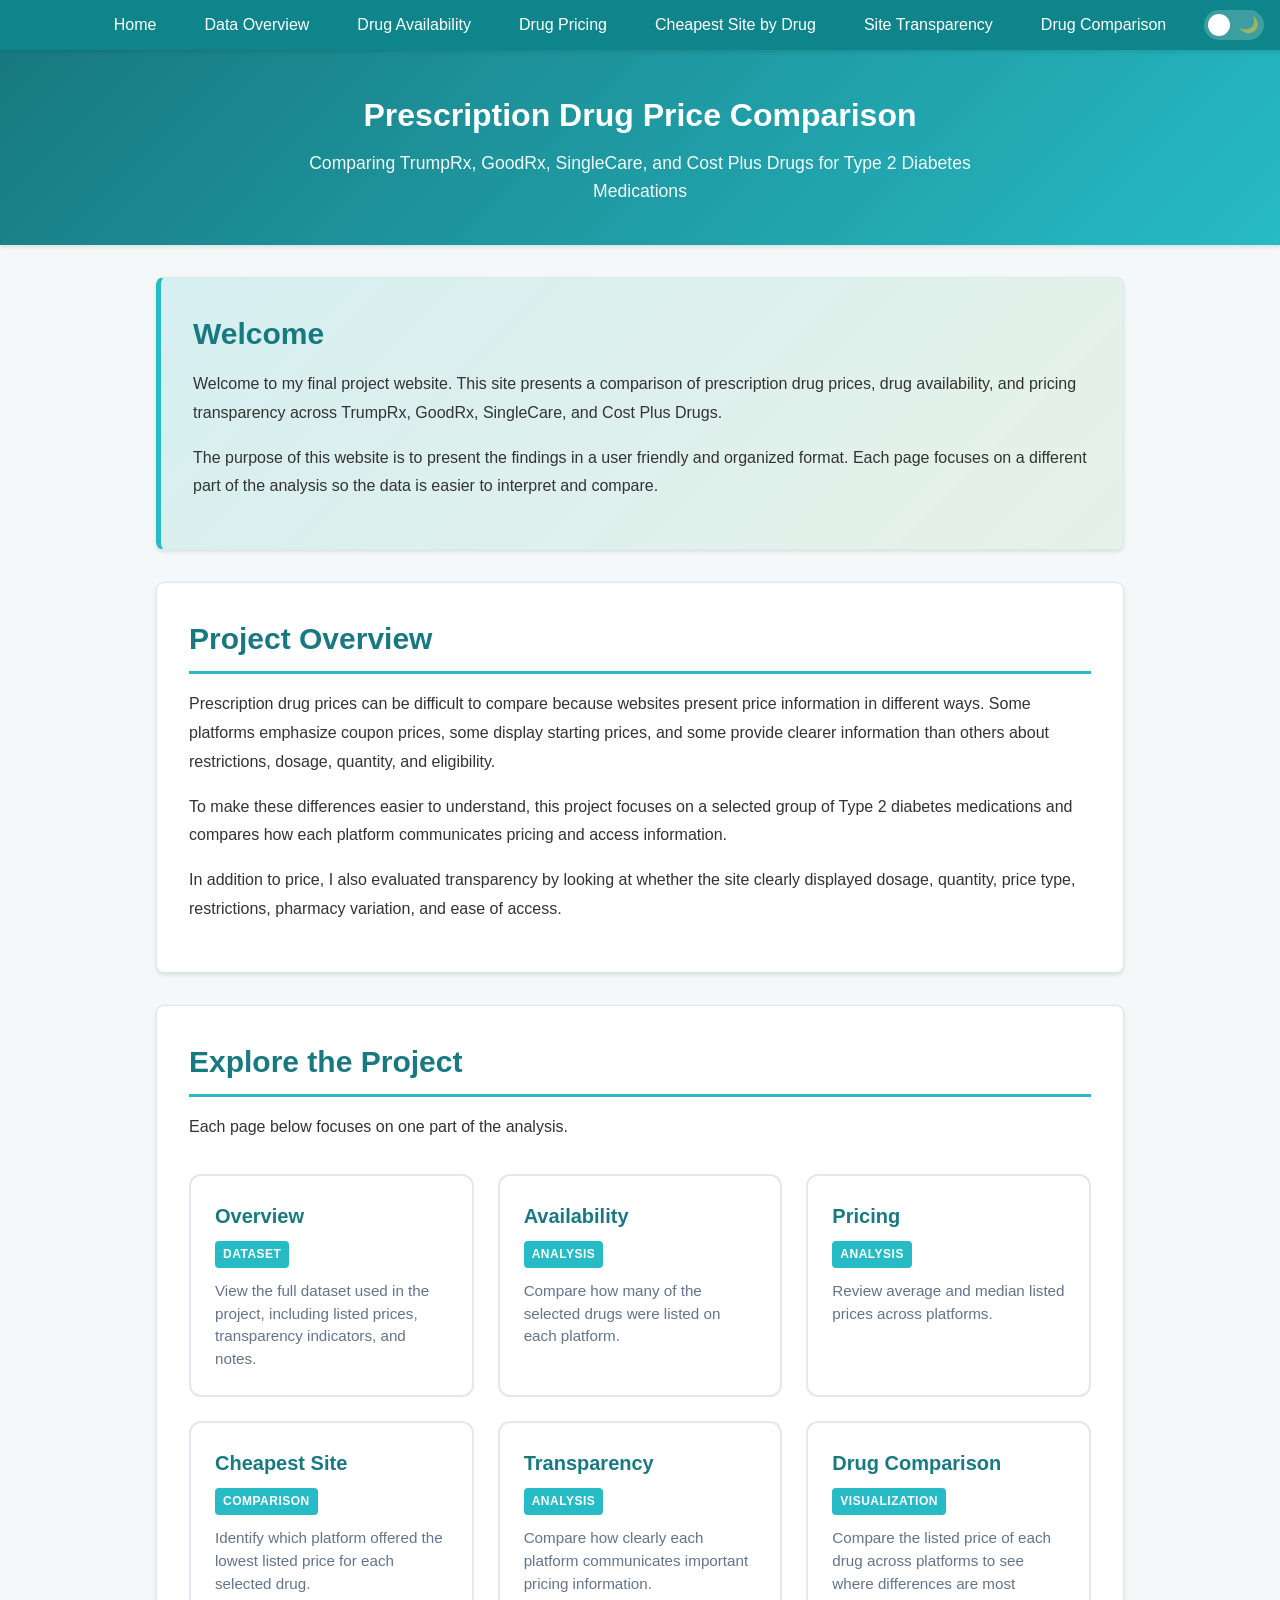
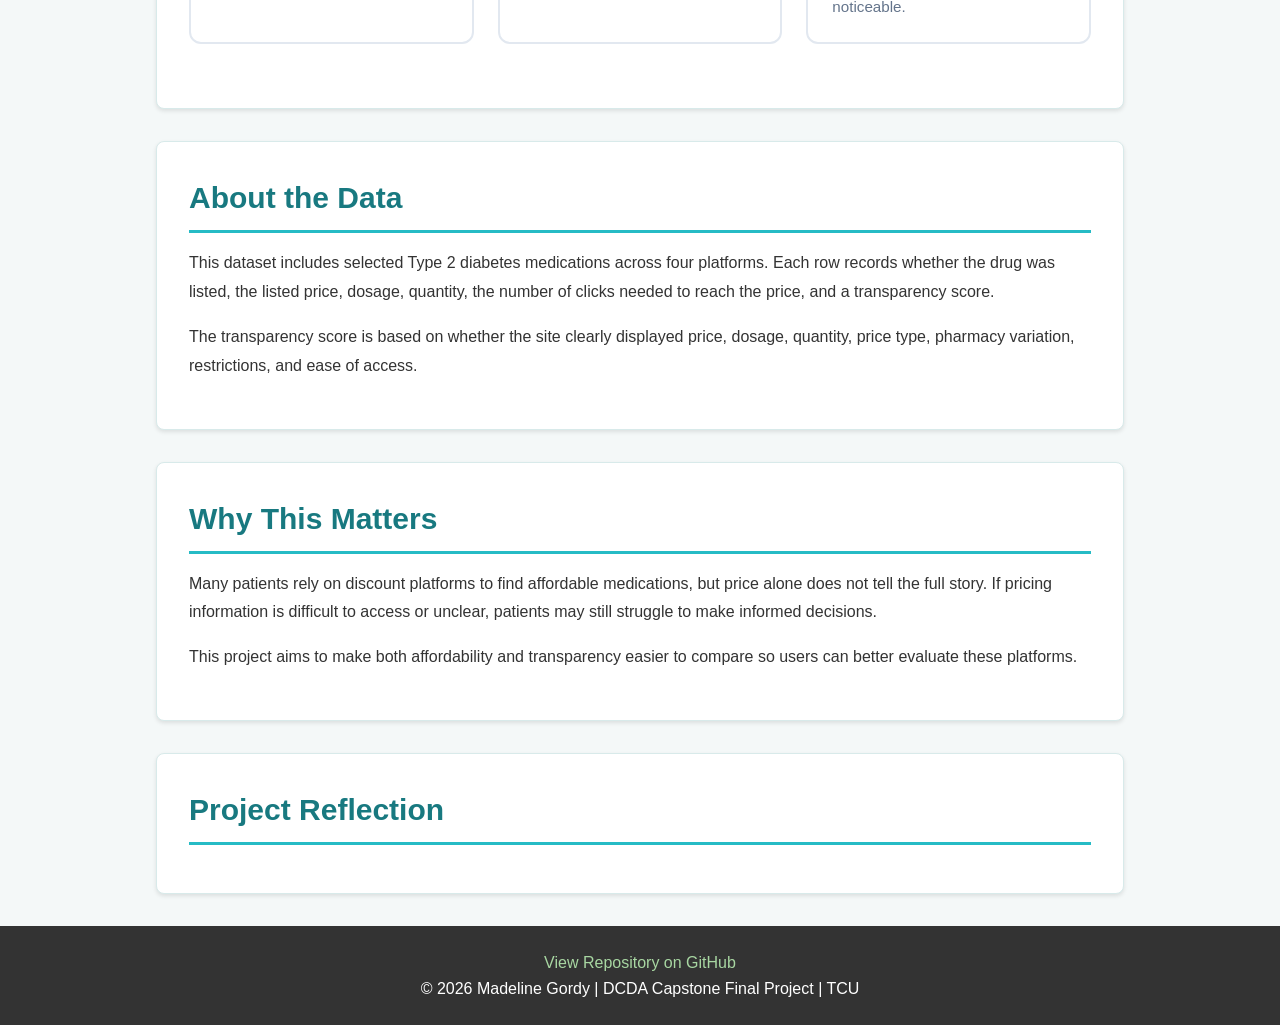
==== index.html @ 5473437f "Updated small errors in the data, built home page, and built overview page with data tables split up" ====
<!DOCTYPE html>
<html lang="en">
<head>
    <!-- Basic page setup -->
    <meta charset="UTF-8">
    <meta name="viewport" content="width=device-width, initial-scale=1.0">
    <meta name="description" content="Comparison of prescription drug prices, availability, and transparency across multiple platforms">
    <meta name="author" content="Madeline Gordy">
    <title>Madeline Gordy | Drug Price Comparison Project</title>
    <link rel="stylesheet" href="css/style.css">
</head>
<body>

    <!-- Navigation: Links to all pages in the project -->
    <!-- I kept the navigation structure similar to my portfolio because it is clean, familiar, and easy to use -->
    <nav>
        <button class="hamburger" id="hamburger" aria-label="Toggle menu" aria-expanded="false">
            <span class="hamburger-line"></span>
            <span class="hamburger-line"></span>
            <span class="hamburger-line"></span>
        </button>

        <ul id="nav-menu">
            <li><a href="index.html">Home</a></li>
            <li><a href="pages/overview.html">Data Overview</a></li>
            <li><a href="pages/availability.html">Drug Availability</a></li>
            <li><a href="pages/pricing.html">Drug Pricing</a></li>
            <li><a href="pages/cheapest.html">Cheapest Site by Drug</a></li>
            <li><a href="pages/transparency.html">Site Transparency</a></li>
            <li><a href="pages/comparison.html">Drug Comparison</a></li>

            <!-- Dark Mode Toggle -->
            <!-- I reused the same toggle structure from my portfolio so the website stays visually consistent -->
            <li class="theme-toggle-wrapper">
                <label class="theme-toggle" for="theme-switch" aria-label="Toggle dark mode">
                    <input type="checkbox" id="theme-switch" />
                    <span class="slider">
                        <span class="icon sun">☀️</span>
                        <span class="icon moon">🌙</span>
                    </span>
                </label>
            </li>
        </ul>
    </nav>

    <!-- Header: Project title and summary -->
    <!-- I wanted the header to clearly explain the focus of the project right away -->
    <header>
        <h1>Prescription Drug Price Comparison</h1>
        <p>Comparing TrumpRx, GoodRx, SingleCare, and Cost Plus Drugs for Type 2 Diabetes Medications</p>
    </header>

    <main>

        <!-- Welcome Section -->
        <!-- I kept this section similar to the welcome section in my portfolio because it introduces the site in a simple and direct way -->
        <section id="welcome" class="hero-card">
            <h2>Welcome</h2>
            <p>
                Welcome to my final project website. This site presents a comparison of prescription drug prices,
                drug availability, and pricing transparency across TrumpRx, GoodRx, SingleCare, and Cost Plus Drugs.
            </p>
            <p>
                The purpose of this website is to present the findings in a user friendly and organized format.
                Each page focuses on a different part of the analysis so the data is easier to interpret and compare.
            </p>
        </section>

        <!-- Project Overview Section -->
        <!-- I wanted this section to explain the purpose of the project before users start exploring the pages -->
        <section id="project-overview">
            <h2>Project Overview</h2>
            <p>
                Prescription drug prices can be difficult to compare because websites present price information in different ways.
                Some platforms emphasize coupon prices, some display starting prices, and some provide clearer information than others
                about restrictions, dosage, quantity, and eligibility.
            </p>
            <p>
                To make these differences easier to understand, this project focuses on a selected group of Type 2 diabetes medications
                and compares how each platform communicates pricing and access information.
            </p>
            <p>
                In addition to price, I also evaluated transparency by looking at whether the site clearly displayed dosage, quantity,
                price type, restrictions, pharmacy variation, and ease of access.
            </p>
        </section>

        <!-- Explore the Project Section -->
        <!-- I kept the card layout from my portfolio because it worked well visually and makes each section feel organized -->
        <section id="explore">
            <h2>Explore the Project</h2>
            <p>
                Each page below focuses on one part of the analysis.
            </p>

            <div class="portfolio-grid">

                <a href="pages/overview.html" class="portfolio-card">
                    <h3>Overview</h3>
                    <span class="lab-tag">Dataset</span>
                    <p>
                        View the full dataset used in the project, including listed prices, transparency indicators, and notes.
                    </p>
                </a>

                <a href="pages/availability.html" class="portfolio-card">
                    <h3>Availability</h3>
                    <span class="lab-tag">Analysis</span>
                    <p>
                        Compare how many of the selected drugs were listed on each platform.
                    </p>
                </a>

                <a href="pages/pricing.html" class="portfolio-card">
                    <h3>Pricing</h3>
                    <span class="lab-tag">Analysis</span>
                    <p>
                        Review average and median listed prices across platforms.
                    </p>
                </a>

                <a href="pages/cheapest.html" class="portfolio-card">
                    <h3>Cheapest Site</h3>
                    <span class="lab-tag">Comparison</span>
                    <p>
                        Identify which platform offered the lowest listed price for each selected drug.
                    </p>
                </a>

                <a href="pages/transparency.html" class="portfolio-card">
                    <h3>Transparency</h3>
                    <span class="lab-tag">Analysis</span>
                    <p>
                        Compare how clearly each platform communicates important pricing information.
                    </p>
                </a>

                <a href="pages/comparison.html" class="portfolio-card">
                    <h3>Drug Comparison</h3>
                    <span class="lab-tag">Visualization</span>
                    <p>
                        Compare the listed price of each drug across platforms to see where differences are most noticeable.
                    </p>
                </a>

            </div>
        </section>

        <!-- About the Data Section -->
        <!-- I wanted this section to explain what is included in the dataset in a straightforward way -->
        <section id="about-data">
            <h2>About the Data</h2>
            <p>
                This dataset includes selected Type 2 diabetes medications across four platforms.
                Each row records whether the drug was listed, the listed price, dosage, quantity,
                the number of clicks needed to reach the price, and a transparency score.
            </p>
            <p>
                The transparency score is based on whether the site clearly displayed price, dosage,
                quantity, price type, pharmacy variation, restrictions, and ease of access.
            </p>
        </section>

        <!-- Why This Matters Section -->
        <!-- I wanted to connect the project back to the real world and explain why affordability and transparency both matter -->
        <section id="why-it-matters">
            <h2>Why This Matters</h2>
            <p>
                Many patients rely on discount platforms to find affordable medications, but price alone does not tell the full story.
                If pricing information is difficult to access or unclear, patients may still struggle to make informed decisions.
            </p>
            <p>
                This project aims to make both affordability and transparency easier to compare so users can better evaluate these platforms.
            </p>
        </section>

        <!-- Reflection Section -->
        <!-- I kept a reflection section because it fits the style of my portfolio and shows what I learned through the project -->
        <section id="reflection">
            <h2>Project Reflection</h2>
            
        </section>

    </main>

    <!-- Footer -->
    <footer>
        <p><a href="https://github.com/mads7984/DCDA40833-final-project">View Repository on GitHub</a></p>
        <p>&copy; 2026 Madeline Gordy | DCDA Capstone Final Project | TCU</p>
    </footer>

    <!-- JavaScript -->
    <script src="js/navigation.js"></script>
    <script src="js/homepage.js"></script>

</body>
</html>
---- css/style.css ----
/* =========================
   Drug Price Comparison Project
   CSS Stylesheet
   Adapted from my DCDA 40833 portfolio stylesheet
   ========================= */

/* =========================
   CSS Variables (Color Scheme)
   ========================= */
/* I wanted to keep the same overall structure from my portfolio stylesheet, but update the palette to match the image I selected for this project. */
/* The teal and aqua colors feel clean, data-focused, and appropriate for a healthcare-related project. */

/* Light Mode (Default) */
:root {
    --primary-color: #187980;      /* Deep teal */
    --secondary-color: #26bbc5;    /* Bright aqua */
    --accent-color: #a8d7a2;       /* Soft green accent */
    --text-color: #333;            /* Dark gray for text */
    --text-secondary: #64748b;     /* Lighter gray for captions */
    --bg-color: #f4f8f8;           /* Light background */
    --white: #ffffff;
    --nav-bg: #0d858b;             /* Navigation background */
    --card-bg: #ffffff;            /* Card/section background */
    --shadow: rgba(0, 0, 0, 0.1);  /* Box shadows */
    --border-color: #d8eaea;       /* Soft border */
}

/* Dark Mode */
body.dark-mode {
    --primary-color: #7ad5db;      /* Lighter aqua for dark mode */
    --secondary-color: #26bbc5;    /* Bright teal */
    --accent-color: #a8d7a2;       /* Soft green accent */
    --text-color: #e4e4e7;         /* Light gray text */
    --text-secondary: #a1a1aa;     /* Secondary text */
    --bg-color: #102326;           /* Dark teal/navy background */
    --white: #102326;              /* Dark replacement for white areas */
    --nav-bg: #163136;             /* Dark nav background */
    --card-bg: #1a2d31;            /* Dark card background */
    --shadow: rgba(0, 0, 0, 0.3);  /* Stronger shadows for depth */
    --border-color: rgba(255, 255, 255, 0.08);
}

/* Dark mode specific adjustments for images and links */
body.dark-mode img {
    opacity: 0.9;
    transition: opacity 0.3s ease;
}

body.dark-mode img:hover {
    opacity: 1;
}

body.dark-mode .viz-container img {
    border: 1px solid rgba(255, 255, 255, 0.1);
}

body.dark-mode a {
    color: var(--accent-color);
}

body.dark-mode main section a {
    color: var(--accent-color);
}

body.dark-mode main section a:hover {
    color: var(--primary-color);
}

/* =========================
   Basic Reset & Typography
   ========================= */
* {
    margin: 0;
    padding: 0;
    box-sizing: border-box;
}

html {
    scroll-behavior: smooth;       /* Smooth scrolling for anchor links */
}

body {
    font-family: -apple-system, BlinkMacSystemFont, 'Segoe UI', 'Roboto', 'Helvetica Neue', Arial, sans-serif;
    line-height: 1.6;
    color: var(--text-color);
    background-color: var(--bg-color);
    transition: background-color 0.3s ease, color 0.3s ease;
}

/* Added a fade in effect whenever pages are loaded/switched */
body {
    animation: fadeIn 0.8s ease-in;
}

@keyframes fadeIn {
    from {
        opacity: 0;
        transform: translateY(10px);
    }
    to {
        opacity: 1;
        transform: translateY(0);
    }
}

/* Added a subtle shadow to images for a polished look */
img {
    border-radius: 10px;
    box-shadow: 0 10px 25px rgba(0,0,0,0.15);
}

/* =========================
   Header & Navigation
   ========================= */
header {
    background: linear-gradient(135deg, var(--primary-color), var(--secondary-color));
    color: white;
    padding: 2.5rem 0;
    text-align: center;
    box-shadow: 0 2px 4px rgba(0, 0, 0, 0.1);
}

header h1 {
    color: white;
    margin: 0 0 0.5rem 0;
    font-size: 2rem;
}

header p {
    margin: 0 auto;
    opacity: 0.95;
    font-size: 1.1rem;
    max-width: 750px;
    padding: 0 1rem;
}

nav {
    background-color: var(--nav-bg);
    padding: 0.75rem;
    display: flex;
    justify-content: center;
    align-items: center;
    position: sticky;
    top: 0;
    z-index: 100;
    box-shadow: 0 2px 4px var(--shadow);
    transition: background-color 0.3s ease;
    font-size: 1rem;
    width: 100%;
}

/* Hamburger Menu Button */
.hamburger {
    display: none;
    background: none;
    border: none;
    cursor: pointer;
    padding: 0.5rem;
    z-index: 101;
    position: absolute;
    right: 1rem;
    font-size: inherit;
}

.hamburger-line {
    display: block;
    width: 25px;
    height: 3px;
    background-color: white;
    margin: 5px 0;
    transition: all 0.3s ease;
    border-radius: 2px;
}

/* Hamburger animation when active */
.hamburger.active .hamburger-line:nth-child(1) {
    transform: rotate(45deg) translate(7px, 7px);
}

.hamburger.active .hamburger-line:nth-child(2) {
    opacity: 0;
}

.hamburger.active .hamburger-line:nth-child(3) {
    transform: rotate(-45deg) translate(7px, -7px);
}

/* Style the navigation list */
nav ul {
    list-style: none;
    padding: 0;
    margin: 0;
    display: flex;
    flex-direction: row;
    justify-content: center;
    gap: 1rem;
    flex-wrap: wrap;
    font-size: 1rem;
}

nav li {
    list-style: none;
    font-size: inherit;
}

nav a {
    color: white;
    text-decoration: none;
    padding: 0.5rem 1rem;
    transition: background-color 0.3s ease;
    border-radius: 4px;
    font-size: inherit;
    font-family: inherit;
}

nav a:hover {
    background-color: var(--primary-color);
}

/* Active page indicator */
nav a.active {
    background-color: var(--primary-color);
    font-weight: bold;
}

/* =========================
   Dark Mode Toggle Switch
   ========================= */
.theme-toggle-wrapper {
    position: absolute;
    right: 1rem;
    top: 50%;
    transform: translateY(-50%);
    display: flex;
    align-items: center;
    list-style: none;
}

.theme-toggle {
    position: relative;
    display: inline-block;
    width: 60px;
    height: 30px;
    cursor: pointer;
}

.theme-toggle input {
    opacity: 0;
    width: 0;
    height: 0;
}

.slider {
    position: absolute;
    top: 0;
    left: 0;
    right: 0;
    bottom: 0;
    background-color: rgba(255, 255, 255, 0.2);
    border-radius: 30px;
    transition: background-color 0.3s ease;
    display: flex;
    align-items: center;
    justify-content: space-between;
    padding: 0 5px;
}

.slider::before {
    content: "";
    position: absolute;
    height: 22px;
    width: 22px;
    left: 4px;
    bottom: 4px;
    background-color: white;
    border-radius: 50%;
    transition: transform 0.3s ease;
    z-index: 2;
}

.theme-toggle input:checked + .slider::before {
    transform: translateX(30px);
}

.theme-toggle input:checked + .slider {
    background-color: rgba(0, 0, 0, 0.3);
}

.slider .icon {
    font-size: 16px;
    z-index: 1;
    transition: opacity 0.3s ease;
}

.slider .sun {
    opacity: 1;
}

.slider .moon {
    opacity: 0.5;
}

.theme-toggle input:checked + .slider .sun {
    opacity: 0.5;
}

.theme-toggle input:checked + .slider .moon {
    opacity: 1;
}

/* =========================
   Main Content
   ========================= */
main {
    max-width: 1000px;
    margin: 2rem auto;
    padding: 0 1rem;
}

main section {
    background-color: var(--card-bg);
    padding: 2rem;
    margin-bottom: 2rem;
    border-radius: 8px;
    box-shadow: 0 2px 4px var(--shadow);
    border: 1px solid var(--border-color);
    transition: background-color 0.3s ease, box-shadow 0.3s ease;
}

main section h2 {
    color: var(--primary-color);
    border-bottom: 3px solid var(--secondary-color);
    padding-bottom: 0.5rem;
    margin-bottom: 1rem;
    font-size: 1.875rem;
}

main section h3 {
    color: var(--text-color);
    margin-top: 1.5rem;
    margin-bottom: 0.75rem;
    font-size: 1.5rem;
}

main section h4 {
    color: var(--primary-color);
    margin-bottom: 0.75rem;
    font-size: 1.05rem;
}

main section p {
    margin-bottom: 1rem;
    line-height: 1.8;
}

main section ul,
main section ol {
    margin: 1rem 0 1rem 2rem;
    line-height: 1.8;
}

main section li {
    margin-bottom: 0.5rem;
}

/* =========================
   Hero / Intro Styling
   ========================= */
/* I added a class for the project intro area, but kept the same overall section styling system from the portfolio. */
.hero-card {
    background: linear-gradient(135deg, rgba(38, 187, 197, 0.15), rgba(168, 215, 162, 0.18));
    border-left: 5px solid var(--secondary-color);
}

.hero-card h2 {
    border-bottom: none;
    margin-bottom: 0.75rem;
    padding-bottom: 0;
}

/* =========================
   Selector / Dropdown
   ========================= */
/* This is one of the new pieces for this project because the homepage uses a dropdown menu to direct users to different sections/pages. */
.selector-box {
    background: rgba(38, 187, 197, 0.08);
    border: 1px solid var(--border-color);
    border-radius: 8px;
    padding: 1rem;
    margin-top: 1rem;
}

.selector-box label {
    display: block;
    margin-bottom: 0.75rem;
    font-weight: 600;
    color: var(--primary-color);
}

.selector-box select {
    width: 100%;
    padding: 0.85rem 1rem;
    border-radius: 8px;
    border: 1px solid var(--secondary-color);
    background-color: var(--white);
    color: var(--text-color);
    font-size: 1rem;
    font-family: inherit;
}

body.dark-mode .selector-box select {
    background-color: var(--card-bg);
    color: var(--text-color);
}

/* =========================
   Summary Cards
   ========================= */
/* I wanted to keep the card system from my portfolio since it worked well visually, but adapt it for findings and numeric summaries. */
.summary-grid {
    display: grid;
    grid-template-columns: repeat(auto-fit, minmax(220px, 1fr));
    gap: 1rem;
    margin: 1.5rem 0;
}

.summary-card {
    background: white;
    border: 2px solid #e2e8f0;
    border-radius: 12px;
    padding: 1.25rem;
    transition: all 0.3s ease;
}

body.dark-mode .summary-card {
    background: var(--card-bg);
    border-color: var(--border-color);
}

.summary-card:hover {
    border-color: var(--primary-color);
    box-shadow: 0 8px 16px rgba(24, 121, 128, 0.15);
    transform: translateY(-3px);
}

.summary-card h3,
.summary-card h4 {
    color: var(--primary-color);
    margin-top: 0;
}

.placeholder-card {
    background: rgba(38, 187, 197, 0.08);
    border: 2px dashed var(--secondary-color);
    border-radius: 12px;
    padding: 1.5rem;
}

/* =========================
   Data Visualizations
   ========================= */
.viz-container {
    margin: 2rem 0;
    text-align: center;
}

.viz-container img {
    max-width: 100%;
    height: auto;
    border-radius: 8px;
    box-shadow: 0 4px 6px rgba(0, 0, 0, 0.1);
    margin-bottom: 0.5rem;
    border: 1px solid var(--border-color);
    background-color: var(--white);
    padding: 0.25rem;
}

.viz-container figcaption {
    font-style: italic;
    color: var(--text-secondary);
    font-size: 0.9rem;
    margin-top: 0.5rem;
}

.viz-grid {
    display: grid;
    grid-template-columns: repeat(auto-fit, minmax(300px, 1fr));
    gap: 1.5rem;
    margin: 2rem 0;
}

/* =========================
   Code Blocks
   ========================= */
pre {
    background: #2d2d2d;
    color: #f8f8f2;
    border: none;
    border-radius: 8px;
    padding: 1.5rem;
    overflow-x: auto;
    margin: 1.5rem 0;
    font-size: 0.9rem;
    line-height: 1.5;
}

code {
    font-family: 'SF Mono', Monaco, 'Cascadia Code', 'Roboto Mono', Consolas, 'Courier New', monospace;
}

p code, li code {
    background: #f4f4f4;
    color: #c7254e;
    padding: 0.2rem 0.4rem;
    border-radius: 3px;
    font-size: 0.9em;
}

.code-title {
    background: #1e1e1e;
    color: #9cdcfe;
    padding: 0.5rem 1rem;
    border-radius: 8px 8px 0 0;
    font-family: monospace;
    font-size: 0.85rem;
    margin-bottom: -0.5rem;
}

.code-title + pre {
    border-radius: 0 0 8px 8px;
    margin-top: 0;
}

/* =========================
   Data Tables
   ========================= */
/* Tables are especially important for this project, so I kept the same table styling concept from the portfolio and made it slightly cleaner for data display. */
.table-wrapper {
    overflow-x: auto;
    margin: 1.5rem 0;
}

table {
    width: 100%;
    border-collapse: collapse;
    margin: 1.5rem 0;
    background: white;
}

th, td {
    padding: 0.75rem 1rem;
    text-align: left;
    border: 1px solid #e2e8f0;
}

th {
    background: var(--primary-color);
    color: white;
    font-weight: 600;
}

tr:nth-child(even) {
    background: #f8f9fa;
}

body.dark-mode table {
    background: var(--card-bg);
}

body.dark-mode tr:nth-child(even) {
    background: rgba(255, 255, 255, 0.03);
}

.results-table {
    font-size: 0.95rem;
    margin: 1.5rem auto;
    max-width: 700px;
}

.results-table td {
    text-align: center;
}

.results-table td:first-child {
    text-align: left;
    font-weight: 500;
}

.results-table tr.highlight {
    background: #e8f7f4;
    font-weight: bold;
}

body.dark-mode .results-table tr.highlight {
    background: rgba(168, 215, 162, 0.15);
}

/* =========================
   Framework / Callout Boxes
   ========================= */
.framework-callout {
    background: linear-gradient(135deg, #eefbfb, #eef8ec);
    border-left: 5px solid var(--secondary-color);
    border-radius: 8px;
    padding: 1.5rem;
    margin: 2rem 0;
}

body.dark-mode .framework-callout {
    background: linear-gradient(135deg, rgba(38, 187, 197, 0.08), rgba(168, 215, 162, 0.08));
}

.framework-callout h3 {
    color: var(--primary-color);
    margin-top: 0;
}

.framework-callout strong {
    color: var(--secondary-color);
}

/* =========================
   Portfolio / Navigation Cards
   ========================= */
/* I am keeping this card layout because it will work well if I want the homepage or other pages to link to analysis sections. */
.portfolio-grid {
    display: grid;
    grid-template-columns: repeat(auto-fit, minmax(280px, 1fr));
    gap: 1.5rem;
    margin: 2rem 0;
}

.portfolio-card {
    display: block;
    background: white;
    border: 2px solid #e2e8f0;
    border-radius: 12px;
    padding: 1.5rem;
    text-decoration: none;
    color: var(--text-color);
    transition: all 0.3s ease;
    position: relative;
}

body.dark-mode .portfolio-card {
    background: var(--card-bg);
    border-color: var(--border-color);
}

.portfolio-card:hover {
    border-color: var(--primary-color);
    box-shadow: 0 8px 16px rgba(24, 121, 128, 0.15);
    transform: translateY(-4px);
}

.portfolio-card h3 {
    color: var(--primary-color);
    margin: 0 0 0.5rem 0;
    font-size: 1.25rem;
}

.portfolio-card p {
    color: var(--text-secondary);
    font-size: 0.95rem;
    margin: 0.75rem 0 0 0;
    line-height: 1.5;
}

.lab-tag {
    display: inline-block;
    background: var(--secondary-color);
    color: white;
    font-size: 0.75rem;
    font-weight: 600;
    padding: 0.25rem 0.5rem;
    border-radius: 4px;
    text-transform: uppercase;
    letter-spacing: 0.5px;
}

/* =========================
   Footer
   ========================= */
footer {
    background-color: #333;
    color: white;
    text-align: center;
    padding: 1.5rem;
    margin-top: 2rem;
    transition: background-color 0.3s ease;
}

body.dark-mode footer {
    background-color: #102326;
    border-top: 1px solid rgba(255, 255, 255, 0.1);
}

footer a {
    color: var(--accent-color);
    text-decoration: none;
    transition: color 0.3s ease;
}

footer a:hover {
    text-decoration: underline;
}

/* =========================
   Embedded Containers / Images
   ========================= */
.embed-container,
.map-container {
    width: 100%;
    height: auto;
    min-height: 400px;
    margin: 2rem 0;
    border: 2px solid var(--secondary-color);
    border-radius: 8px;
    overflow: hidden;
    box-shadow: 0 4px 6px var(--shadow);
    position: relative;
    z-index: 1;
}

body.dark-mode .embed-container,
body.dark-mode .map-container {
    border-color: var(--accent-color);
}

/* =========================
   Responsive Design (Mobile)
   ========================= */
@media (max-width: 768px) {
    header h1 {
        font-size: 1.5rem;
    }

    .hamburger {
        display: block;
    }

    nav {
        font-size: 0.9rem;
        justify-content: flex-start;
        padding: 0.75rem 1rem;
        width: 100%;
    }

    nav ul {
        display: none;
        flex-direction: column;
        align-items: center;
        position: absolute;
        top: 100%;
        left: 0;
        right: 0;
        background-color: var(--nav-bg);
        box-shadow: 0 4px 6px var(--shadow);
        padding: 1rem 0;
        gap: 0.5rem;
        z-index: 102;
        font-size: inherit;
    }

    nav ul.active {
        display: flex;
    }

    nav li {
        width: 100%;
        text-align: center;
        font-size: inherit;
    }

    nav a {
        display: block;
        width: 100%;
        text-align: center;
        padding: 0.75rem 1rem;
        font-size: inherit;
    }

    .theme-toggle-wrapper {
        position: relative;
        right: auto;
        top: auto;
        transform: none;
        width: 100%;
        display: flex;
        justify-content: center;
        padding: 0.75rem 0;
        border-top: 1px solid rgba(255, 255, 255, 0.2);
        margin-top: 0.5rem;
    }

    .theme-toggle {
        width: 50px;
        height: 26px;
    }

    .slider::before {
        height: 18px;
        width: 18px;
    }

    .theme-toggle input:checked + .slider::before {
        transform: translateX(24px);
    }

    .slider .icon {
        font-size: 14px;
    }

    main section {
        padding: 1rem;
    }

    .viz-grid,
    .summary-grid,
    .portfolio-grid {
        grid-template-columns: 1fr;
    }

    .map-container,
    .embed-container {
        min-height: 320px;
        margin: 1rem 0;
    }
}

/* =========================
   Print Styles
   ========================= */
@media print {
    nav {
        display: none;
    }

    main section {
        box-shadow: none;
        page-break-inside: avoid;
    }
}
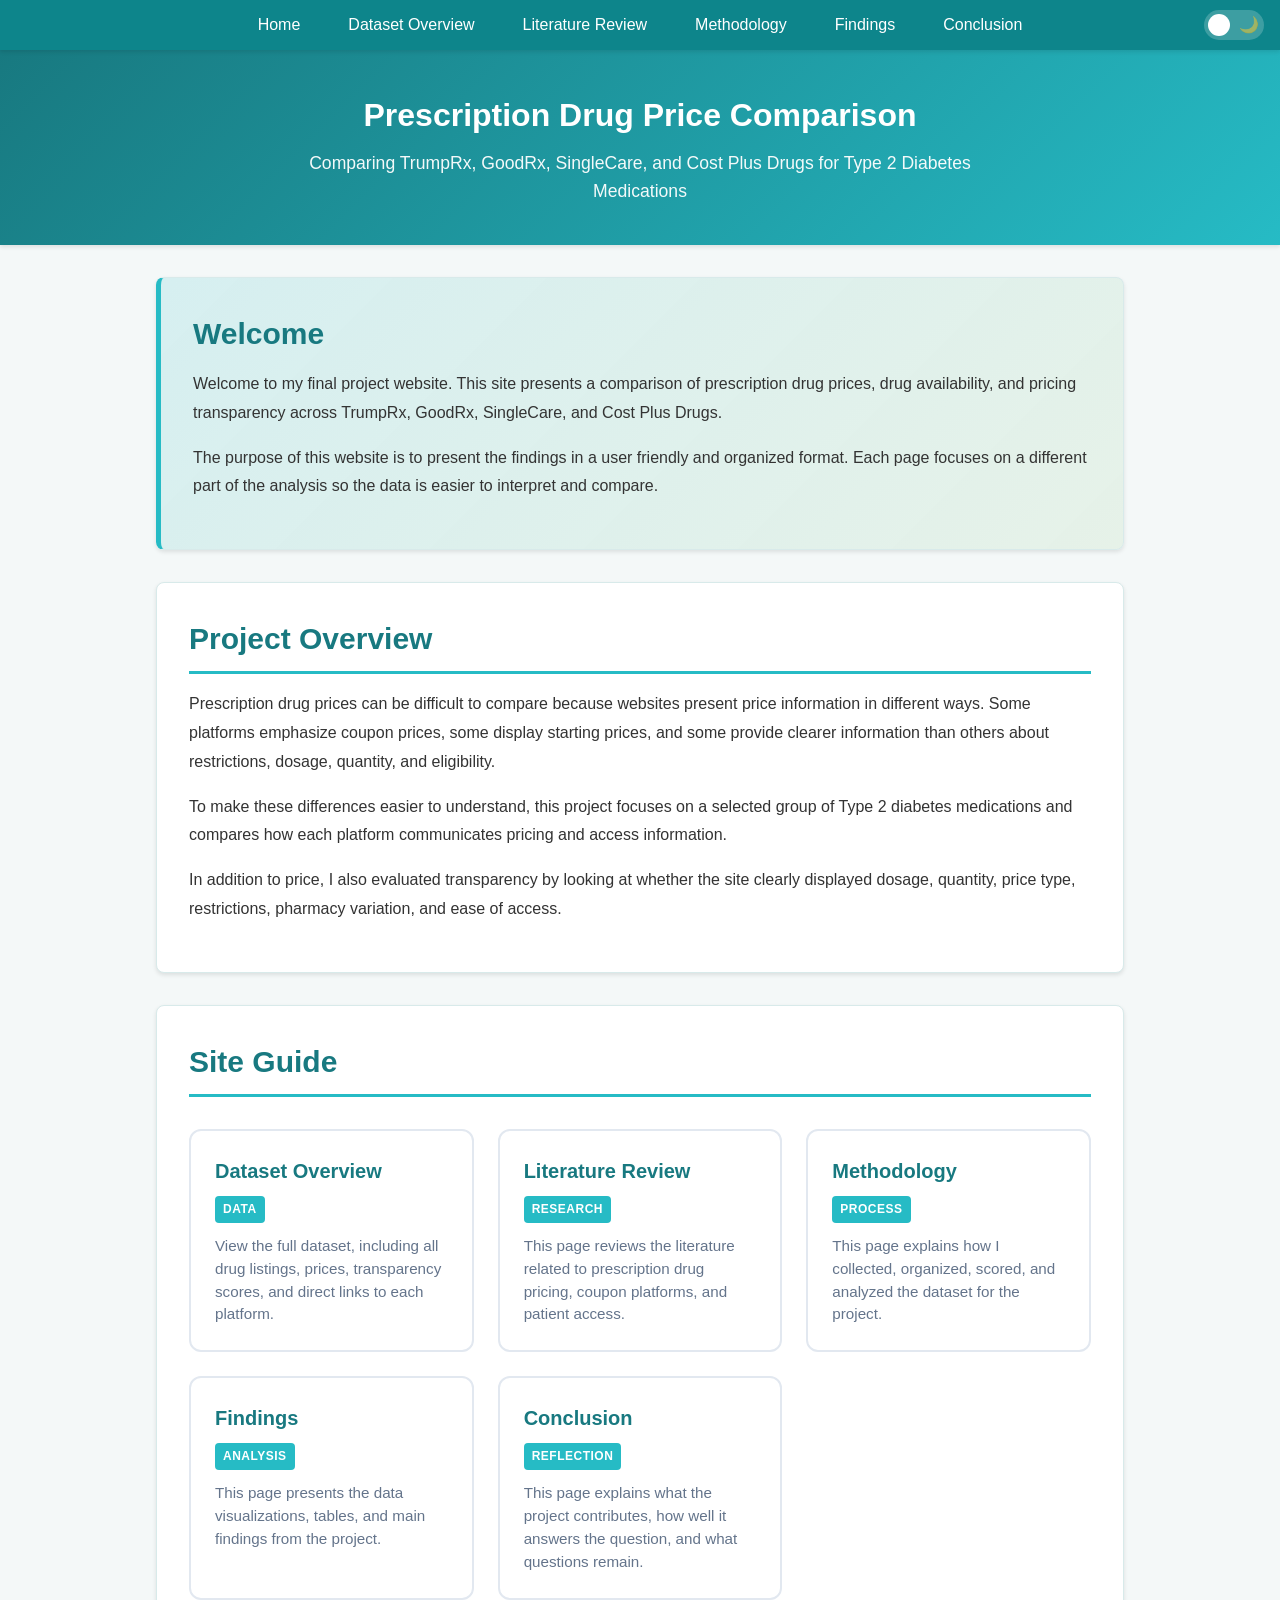
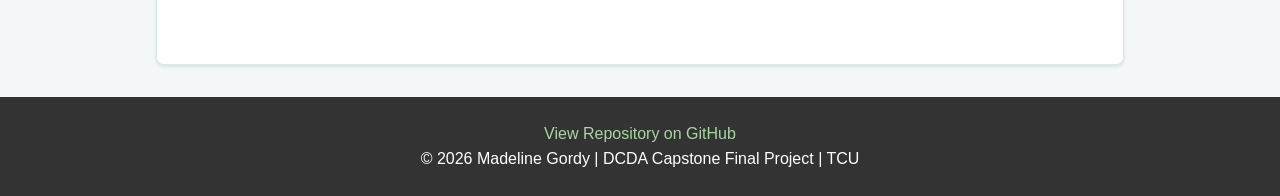
==== commit 82f66059: "Condensed analysis files into one findings.html page and updated all links" ====
--- a/index.html
+++ b/index.html
@@ -22,12 +22,11 @@
 
         <ul id="nav-menu">
             <li><a href="index.html">Home</a></li>
-            <li><a href="pages/overview.html">Data Overview</a></li>
-            <li><a href="pages/availability.html">Drug Availability</a></li>
-            <li><a href="pages/pricing.html">Drug Pricing</a></li>
-            <li><a href="pages/cheapest.html">Cheapest Site by Drug</a></li>
-            <li><a href="pages/transparency.html">Site Transparency</a></li>
-            <li><a href="pages/comparison.html">Drug Comparison</a></li>
+            <li><a href="pages/overview.html">Dataset Overview</a></li>
+            <li><a href="pages/literature.html">Literature Review</a></li>
+            <li><a href="pages/method.html">Methodology</a></li>
+            <li><a href="pages/findings.html">Findings</a></li>
+            <li><a href="pages/conclusion.html">Conclusion</a></li>
 
             <!-- Dark Mode Toggle -->
             <!-- I reused the same toggle structure from my portfolio so the website stays visually consistent -->
@@ -85,100 +84,41 @@
             </p>
         </section>
 
-        <!-- Explore the Project Section -->
-        <!-- I kept the card layout from my portfolio because it worked well visually and makes each section feel organized -->
-        <section id="explore">
-            <h2>Explore the Project</h2>
-            <p>
-                Each page below focuses on one part of the analysis.
-            </p>
-
+        <!-- I wanted the homepage to briefly explain what each page does so the reader knows where to go next -->
+        <section>
+            <h2>Site Guide</h2>
             <div class="portfolio-grid">
 
                 <a href="pages/overview.html" class="portfolio-card">
-                    <h3>Overview</h3>
-                    <span class="lab-tag">Dataset</span>
-                    <p>
-                        View the full dataset used in the project, including listed prices, transparency indicators, and notes.
-                    </p>
+                    <h3>Dataset Overview</h3>
+                    <span class="lab-tag">Data</span>
+                    <p> View the full dataset, including all drug listings, prices, transparency scores, and direct links to each platform.</p>
                 </a>
 
-                <a href="pages/availability.html" class="portfolio-card">
-                    <h3>Availability</h3>
-                    <span class="lab-tag">Analysis</span>
-                    <p>
-                        Compare how many of the selected drugs were listed on each platform.
-                    </p>
+                <a href="pages/literature.html" class="portfolio-card">
+                    <h3>Literature Review</h3>
+                    <span class="lab-tag">Research</span>
+                    <p>This page reviews the literature related to prescription drug pricing, coupon platforms, and patient access.</p>
                 </a>
 
-                <a href="pages/pricing.html" class="portfolio-card">
-                    <h3>Pricing</h3>
-                    <span class="lab-tag">Analysis</span>
-                    <p>
-                        Review average and median listed prices across platforms.
-                    </p>
+                <a href="pages/method.html" class="portfolio-card">
+                    <h3>Methodology</h3>
+                    <span class="lab-tag">Process</span>
+                    <p>This page explains how I collected, organized, scored, and analyzed the dataset for the project.</p>
                 </a>
 
-                <a href="pages/cheapest.html" class="portfolio-card">
-                    <h3>Cheapest Site</h3>
-                    <span class="lab-tag">Comparison</span>
-                    <p>
-                        Identify which platform offered the lowest listed price for each selected drug.
-                    </p>
+                <a href="pages/findings.html" class="portfolio-card">
+                    <h3>Findings</h3>
+                    <span class="lab-tag">Analysis</span>
+                    <p>This page presents the data visualizations, tables, and main findings from the project.</p>
                 </a>
 
-                <a href="pages/transparency.html" class="portfolio-card">
-                    <h3>Transparency</h3>
-                    <span class="lab-tag">Analysis</span>
-                    <p>
-                        Compare how clearly each platform communicates important pricing information.
-                    </p>
+                <a href="pages/conclusion.html" class="portfolio-card">
+                    <h3>Conclusion</h3>
+                    <span class="lab-tag">Reflection</span>
+                    <p>This page explains what the project contributes, how well it answers the question, and what questions remain.</p>
                 </a>
-
-                <a href="pages/comparison.html" class="portfolio-card">
-                    <h3>Drug Comparison</h3>
-                    <span class="lab-tag">Visualization</span>
-                    <p>
-                        Compare the listed price of each drug across platforms to see where differences are most noticeable.
-                    </p>
-                </a>
-
             </div>
-        </section>
-
-        <!-- About the Data Section -->
-        <!-- I wanted this section to explain what is included in the dataset in a straightforward way -->
-        <section id="about-data">
-            <h2>About the Data</h2>
-            <p>
-                This dataset includes selected Type 2 diabetes medications across four platforms.
-                Each row records whether the drug was listed, the listed price, dosage, quantity,
-                the number of clicks needed to reach the price, and a transparency score.
-            </p>
-            <p>
-                The transparency score is based on whether the site clearly displayed price, dosage,
-                quantity, price type, pharmacy variation, restrictions, and ease of access.
-            </p>
-        </section>
-
-        <!-- Why This Matters Section -->
-        <!-- I wanted to connect the project back to the real world and explain why affordability and transparency both matter -->
-        <section id="why-it-matters">
-            <h2>Why This Matters</h2>
-            <p>
-                Many patients rely on discount platforms to find affordable medications, but price alone does not tell the full story.
-                If pricing information is difficult to access or unclear, patients may still struggle to make informed decisions.
-            </p>
-            <p>
-                This project aims to make both affordability and transparency easier to compare so users can better evaluate these platforms.
-            </p>
-        </section>
-
-        <!-- Reflection Section -->
-        <!-- I kept a reflection section because it fits the style of my portfolio and shows what I learned through the project -->
-        <section id="reflection">
-            <h2>Project Reflection</h2>
-            
         </section>
 
     </main>
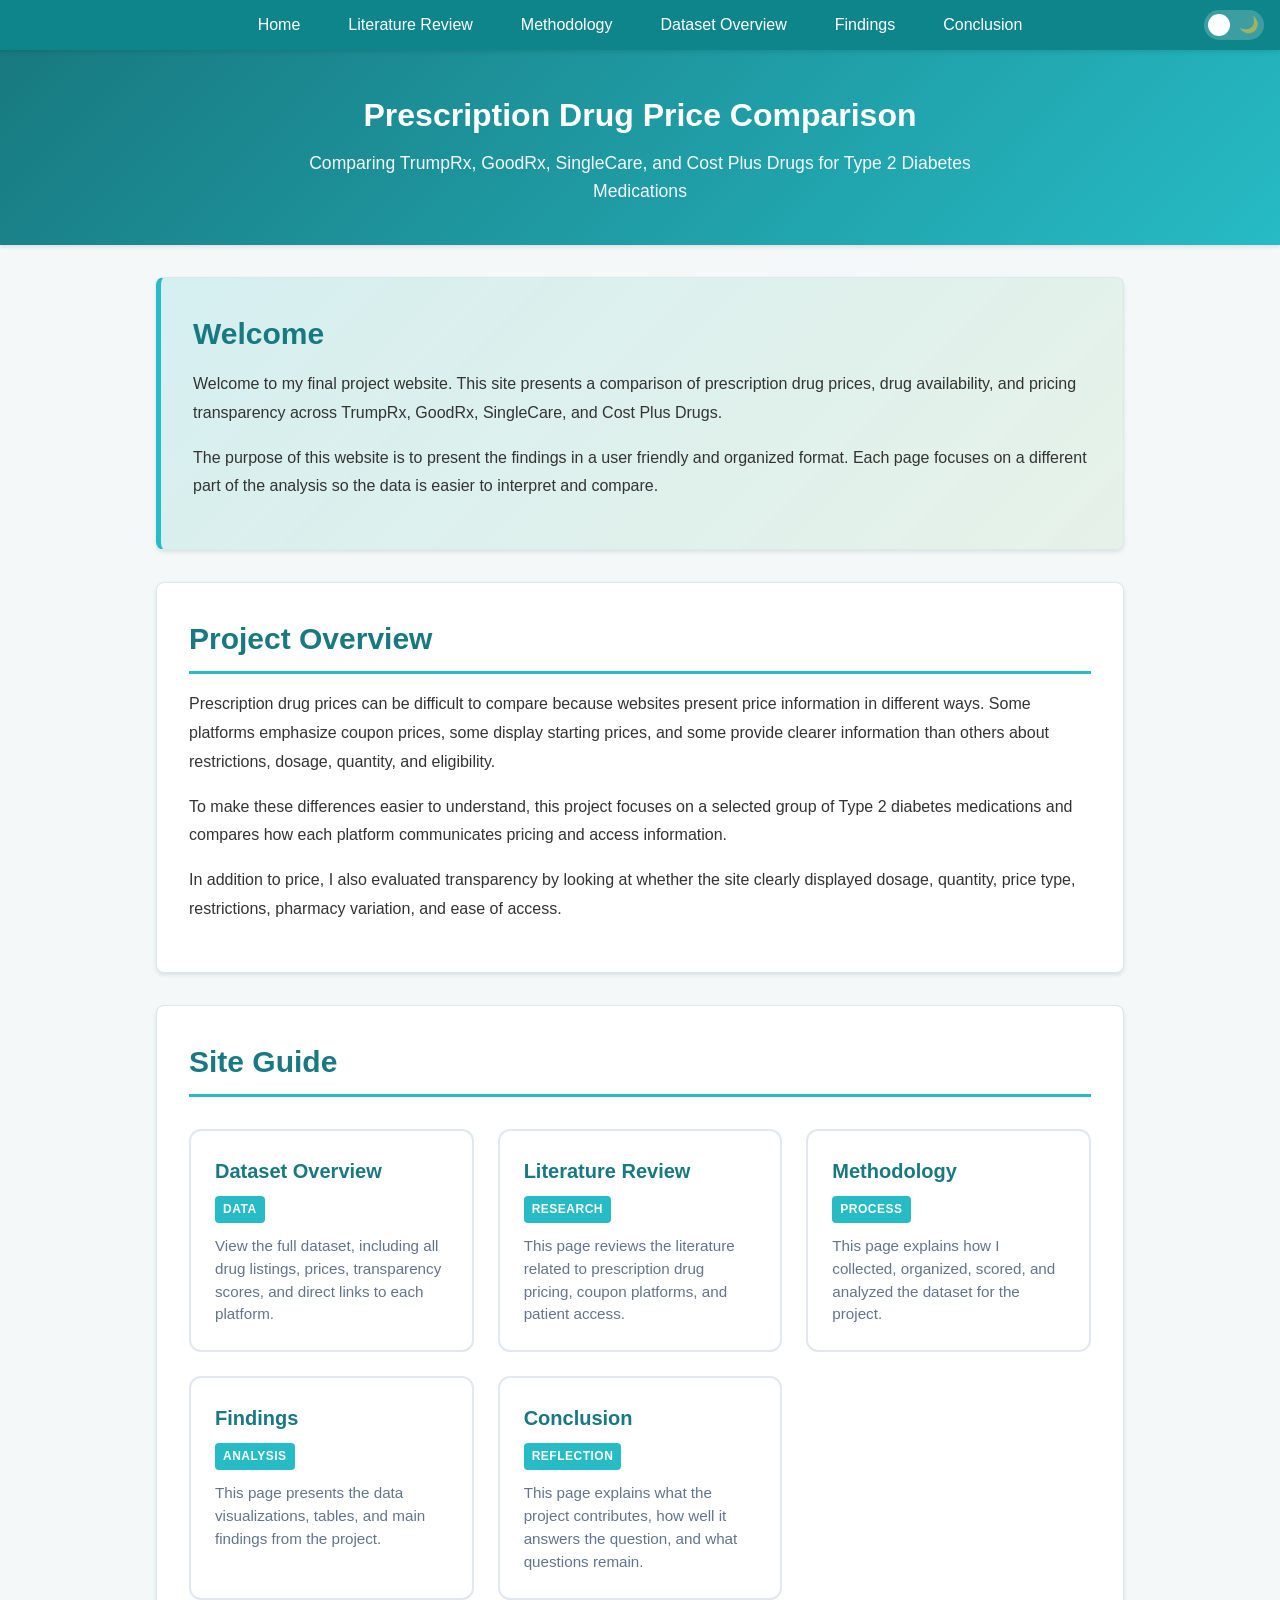
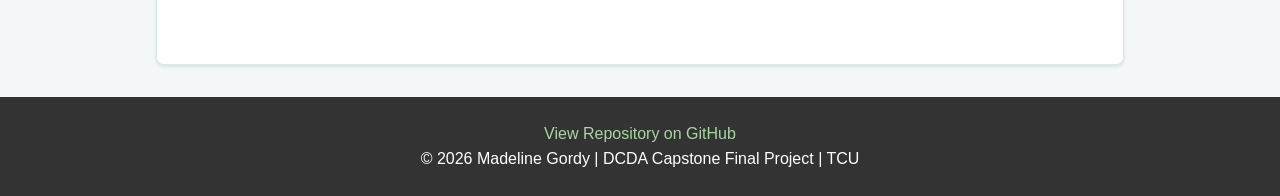
==== commit a45aac65: "Fix navigation menu" ====
--- a/index.html
+++ b/index.html
@@ -22,9 +22,9 @@
 
         <ul id="nav-menu">
             <li><a href="index.html">Home</a></li>
-            <li><a href="pages/overview.html">Dataset Overview</a></li>
             <li><a href="pages/literature.html">Literature Review</a></li>
             <li><a href="pages/method.html">Methodology</a></li>
+            <li><a href="pages/overview.html">Dataset Overview</a></li>
             <li><a href="pages/findings.html">Findings</a></li>
             <li><a href="pages/conclusion.html">Conclusion</a></li>
 
--- a/css/style.css
+++ b/css/style.css
@@ -840,4 +840,23 @@
         box-shadow: none;
         page-break-inside: avoid;
     }
+}
+
+.tableau-section {
+    margin: 2.5rem 0;
+    padding-top: 1rem;
+    border-top: 1px solid var(--border-color);
+}
+
+.tableau-section:first-of-type {
+    border-top: none;
+}
+
+.tableau-section h3 {
+    color: var(--primary-color);
+    margin-bottom: 0.5rem;
+}
+
+.embed-container {
+    margin: 1.5rem 0 2rem 0;
 }
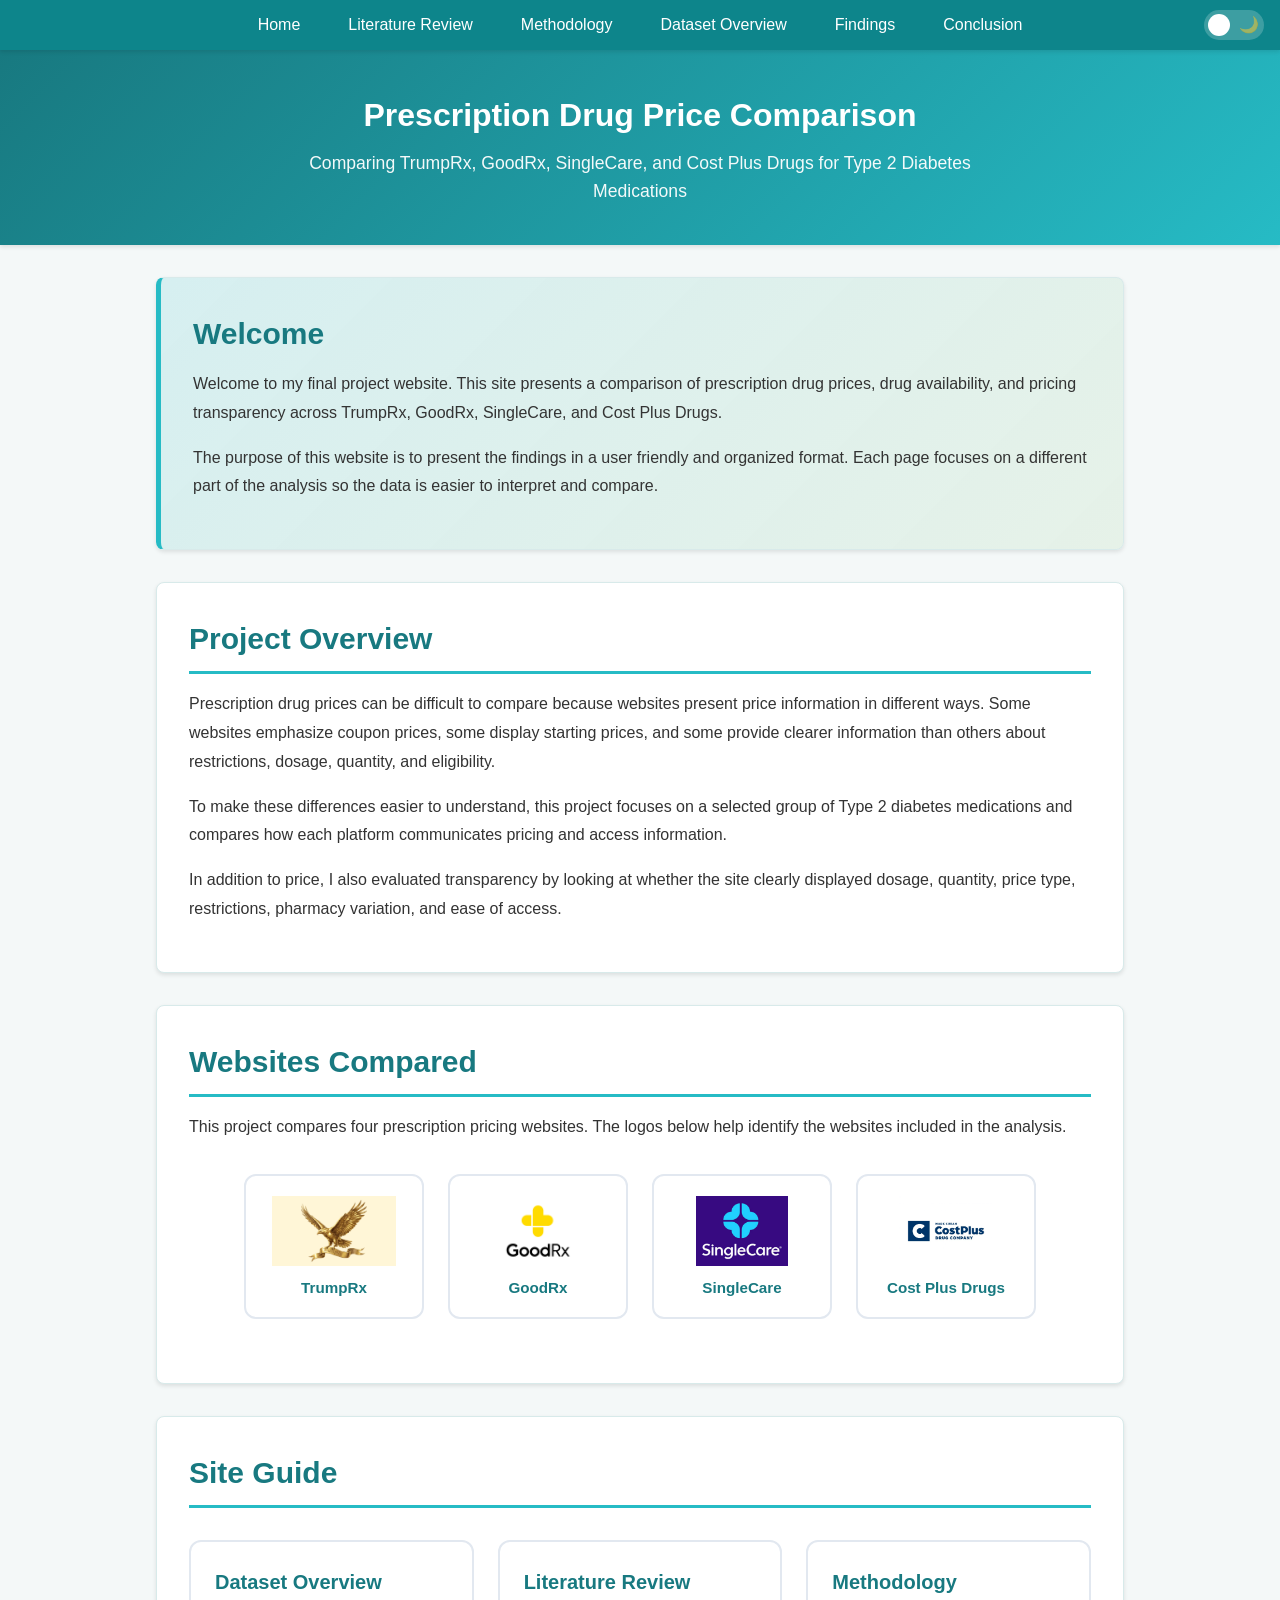
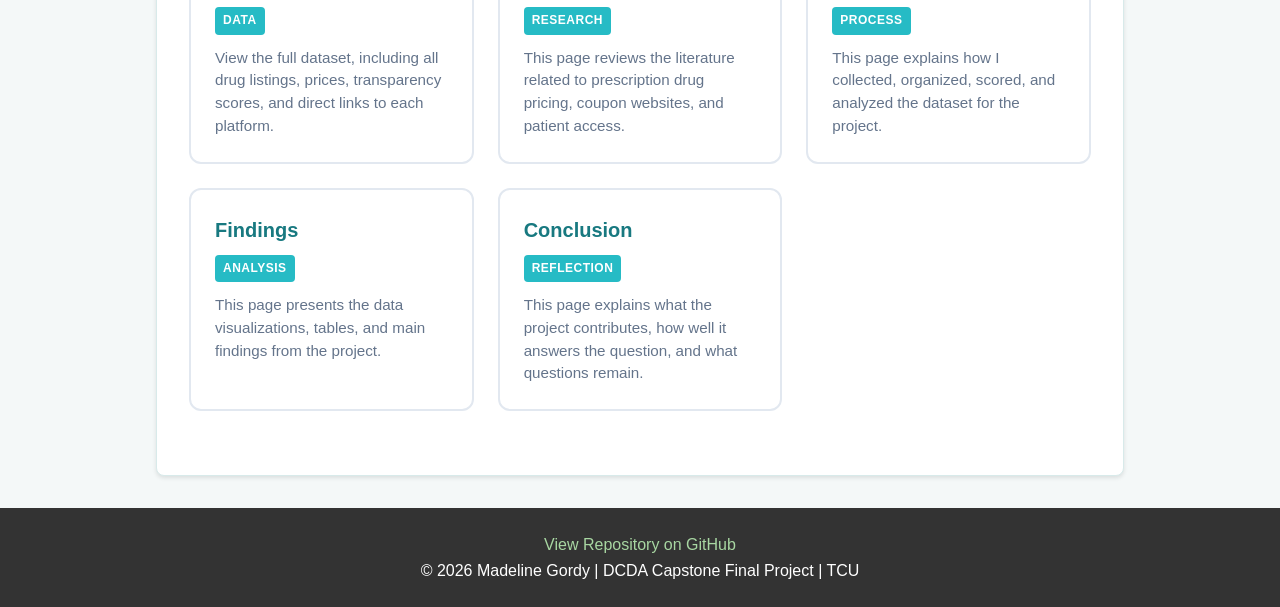
==== commit 5b36959b: "Updated pages to include less technical language, added more photos, updated css styling" ====
--- a/index.html
+++ b/index.html
@@ -4,7 +4,7 @@
     <!-- Basic page setup -->
     <meta charset="UTF-8">
     <meta name="viewport" content="width=device-width, initial-scale=1.0">
-    <meta name="description" content="Comparison of prescription drug prices, availability, and transparency across multiple platforms">
+    <meta name="description" content="Comparison of prescription drug prices, availability, and transparency across multiple websites">
     <meta name="author" content="Madeline Gordy">
     <title>Madeline Gordy | Drug Price Comparison Project</title>
     <link rel="stylesheet" href="css/style.css">
@@ -71,7 +71,7 @@
             <h2>Project Overview</h2>
             <p>
                 Prescription drug prices can be difficult to compare because websites present price information in different ways.
-                Some platforms emphasize coupon prices, some display starting prices, and some provide clearer information than others
+                Some websites emphasize coupon prices, some display starting prices, and some provide clearer information than others
                 about restrictions, dosage, quantity, and eligibility.
             </p>
             <p>
@@ -82,6 +82,35 @@
                 In addition to price, I also evaluated transparency by looking at whether the site clearly displayed dosage, quantity,
                 price type, restrictions, pharmacy variation, and ease of access.
             </p>
+        </section>
+
+        <section>
+            <h2>Websites Compared</h2>
+            <p>
+                This project compares four prescription pricing websites. The logos below help identify the websites included in the analysis.
+            </p>
+
+            <div class="logo-grid">
+                <div class="logo-card">
+                    <img src="images/trumprx-logo.png" alt="TrumpRx logo" class="site-logo">
+                    <p>TrumpRx</p>
+                </div>
+
+                <div class="logo-card">
+                    <img src="images/goodrx-logo.png" alt="GoodRx logo" class="site-logo">
+                    <p>GoodRx</p>
+                </div>
+
+                <div class="logo-card">
+                    <img src="images/singlecare-logo.png" alt="SingleCare logo" class="site-logo">
+                    <p>SingleCare</p>
+                </div>
+
+                <div class="logo-card">
+                    <img src="images/costplusdrugs-logo.png" alt="Cost Plus Drugs logo" class="site-logo">
+                    <p>Cost Plus Drugs</p>
+                </div>
+            </div>
         </section>
 
         <!-- I wanted the homepage to briefly explain what each page does so the reader knows where to go next -->
@@ -98,7 +127,7 @@
                 <a href="pages/literature.html" class="portfolio-card">
                     <h3>Literature Review</h3>
                     <span class="lab-tag">Research</span>
-                    <p>This page reviews the literature related to prescription drug pricing, coupon platforms, and patient access.</p>
+                    <p>This page reviews the literature related to prescription drug pricing, coupon websites, and patient access.</p>
                 </a>
 
                 <a href="pages/method.html" class="portfolio-card">
--- a/css/style.css
+++ b/css/style.css
@@ -40,30 +40,110 @@
     --border-color: rgba(255, 255, 255, 0.08);
 }
 
-/* Dark mode specific adjustments for images and links */
+/* =========================
+   Improved Dark Mode Contrast
+   ========================= */
+
+body.dark-mode .portfolio-card,
+body.dark-mode .summary-card,
+body.dark-mode .logo-card,
+body.dark-mode .table-wrapper,
+body.dark-mode table {
+    background-color: #1f2937;
+}
+
+/* Labels / Tags */
+
+body.dark-mode .lab-tag {
+    background-color: #35523b;
+    color: #ffffff;
+}
+
+/* Section Headings */
+
+body.dark-mode main section h2 {
+    border-bottom-color: #6fa878;
+}
+
+/* Links */
+
+body.dark-mode a {
+    color: #9dd6de;
+}
+
+body.dark-mode a:hover {
+    color: #c7eef2;
+}
+
+/* Logo Cards */
+
+body.dark-mode .logo-card {
+    border-color: #374151;
+}
+
+body.dark-mode .logo-card p {
+    color: #ffffff;
+}
+
+/* Hover Effects */
+
+body.dark-mode .portfolio-card:hover,
+body.dark-mode .summary-card:hover,
+body.dark-mode .logo-card:hover {
+    border-color: #6fa878;
+    box-shadow: 0 8px 18px rgba(111, 168, 120, 0.35);
+}
+
+/* Hovered Text */
+
+body.dark-mode .portfolio-card:hover h3,
+body.dark-mode .summary-card:hover h3,
+body.dark-mode .logo-card:hover p {
+    color: #ffffff;
+}
+
+/* Highlight Rows */
+
+body.dark-mode .results-table tr.highlight,
+body.dark-mode .highlight,
+body.dark-mode .active-highlight {
+    background-color: #35523b;
+    color: #ffffff;
+}
+
+/* Tables */
+
+body.dark-mode table th {
+    background-color: #35523b;
+    color: #ffffff;
+}
+
+body.dark-mode table td {
+    border-color: #374151;
+}
+
+/* Optional Stronger Contrast for Table Rows */
+
+body.dark-mode tbody tr:nth-child(even) {
+    background-color: rgba(255, 255, 255, 0.03);
+}
+
+/* Images */
+
 body.dark-mode img {
-    opacity: 0.9;
-    transition: opacity 0.3s ease;
-}
-
-body.dark-mode img:hover {
-    opacity: 1;
-}
-
-body.dark-mode .viz-container img {
-    border: 1px solid rgba(255, 255, 255, 0.1);
-}
-
-body.dark-mode a {
-    color: var(--accent-color);
-}
-
-body.dark-mode main section a {
-    color: var(--accent-color);
-}
-
-body.dark-mode main section a:hover {
-    color: var(--primary-color);
+    opacity: 0.97;
+}
+
+/* Navigation Hover */
+
+body.dark-mode nav a:hover {
+    color: #ffffff;
+}
+
+/* Footer */
+
+body.dark-mode footer {
+    border-top-color: #374151;
 }
 
 /* =========================
@@ -859,4 +939,81 @@
 
 .embed-container {
     margin: 1.5rem 0 2rem 0;
+}
+
+/* =========================
+   Website Logo Section
+   ========================= */
+
+.logo-grid {
+    display: flex;
+    justify-content: center;
+    align-items: center;
+    flex-wrap: wrap;
+    gap: 1.5rem;
+    margin: 2rem auto;
+    text-align: center;
+}
+
+.logo-card {
+    background: var(--card-bg);
+    border: 2px solid #e2e8f0;
+    border-radius: 12px;
+    padding: 1.25rem;
+    width: 180px;
+
+    display: flex;
+    flex-direction: column;
+    align-items: center;
+    justify-content: center;
+
+    transition: all 0.3s ease;
+}
+
+.logo-card:hover {
+    border-color: var(--primary-color);
+    box-shadow: 0 8px 16px rgba(24, 121, 128, 0.15);
+    transform: translateY(-3px);
+}
+
+.site-logo {
+    display: block;
+    margin: 0 auto 0.75rem auto;
+
+    max-width: 130px;
+    max-height: 70px;
+
+    width: auto;
+    height: auto;
+
+    object-fit: contain;
+
+    border-radius: 0;
+    box-shadow: none;
+}
+
+.logo-card p {
+    margin: 0;
+    font-weight: 600;
+    color: var(--primary-color);
+    font-size: 0.95rem;
+    line-height: 1.3;
+}
+
+/* =========================
+   Dark Mode Logo Styling
+   ========================= */
+
+body.dark-mode .logo-card {
+    background: var(--card-bg);
+    border-color: var(--border-color);
+}
+
+body.dark-mode .logo-card:hover {
+    border-color: #a8d7a2;
+    box-shadow: 0 8px 16px rgba(168, 215, 162, 0.25);
+}
+
+body.dark-mode .logo-card p {
+    color: #a8d7a2;
 }
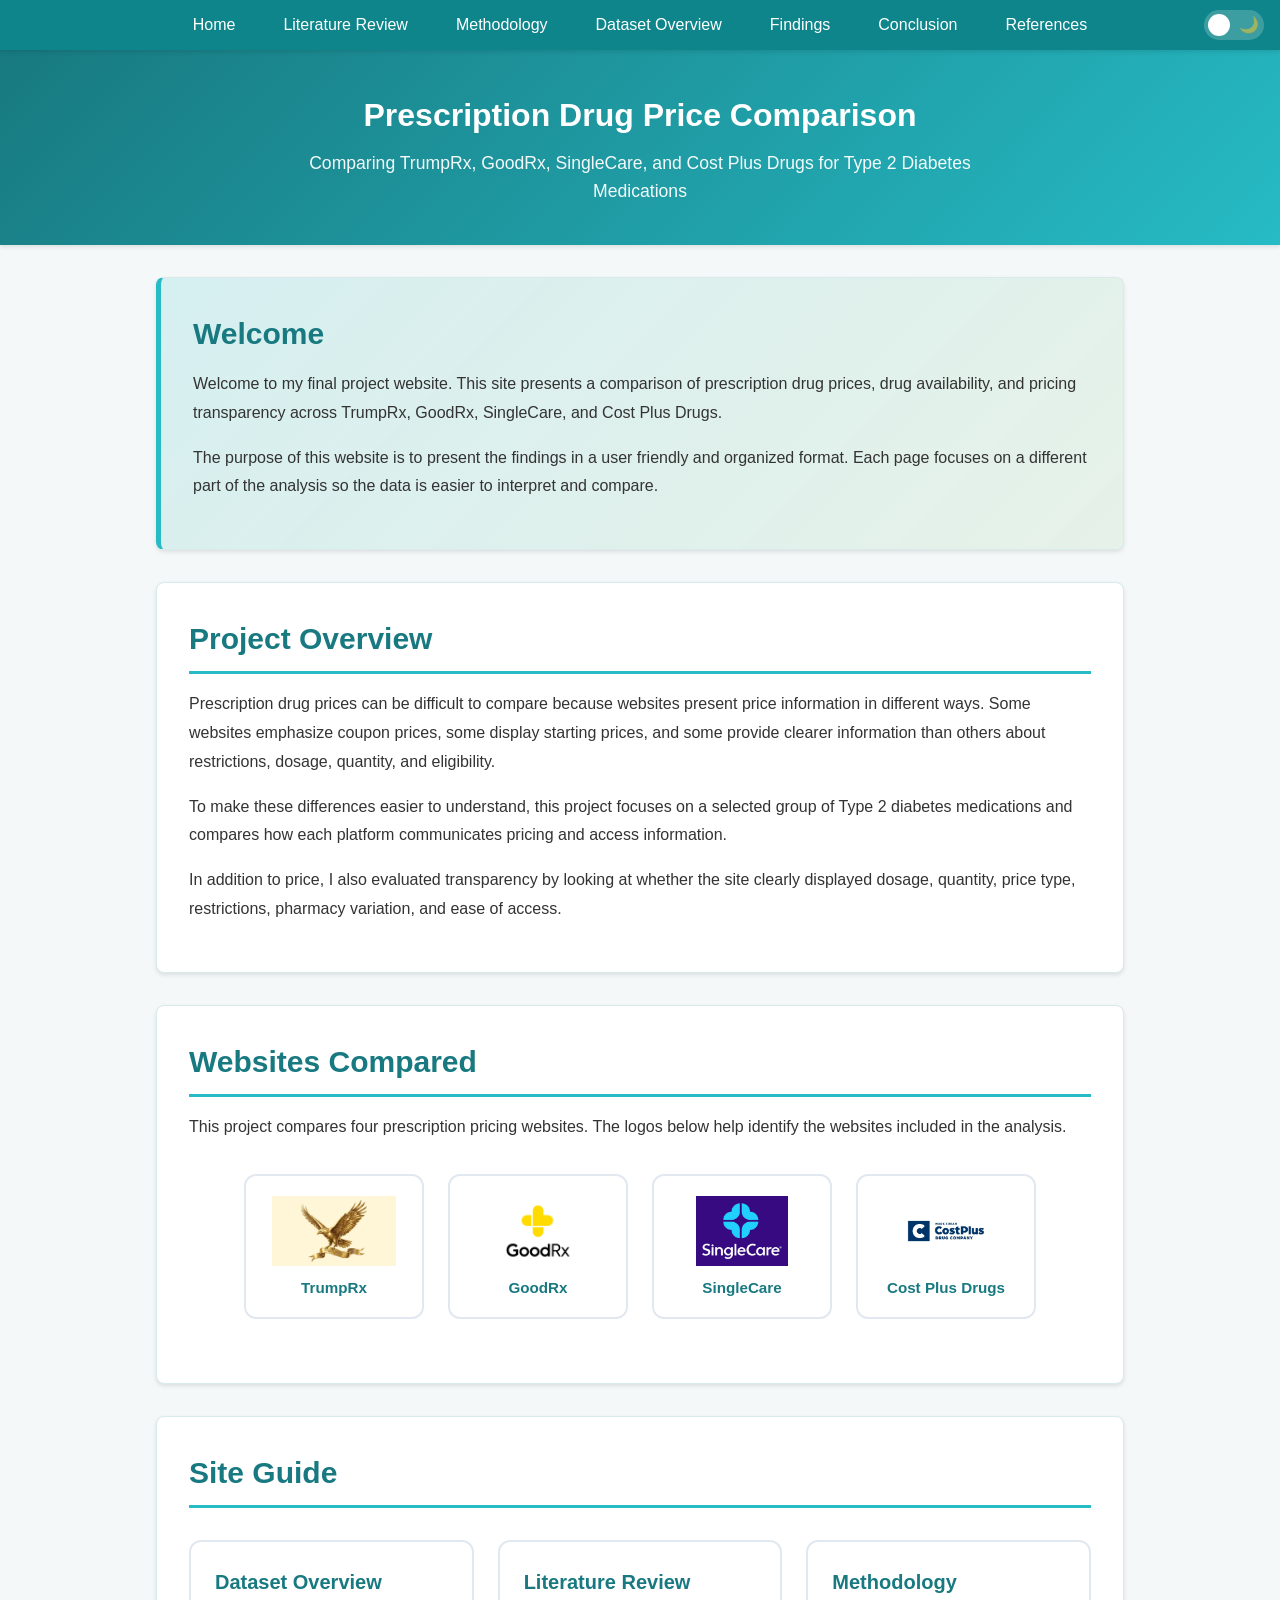
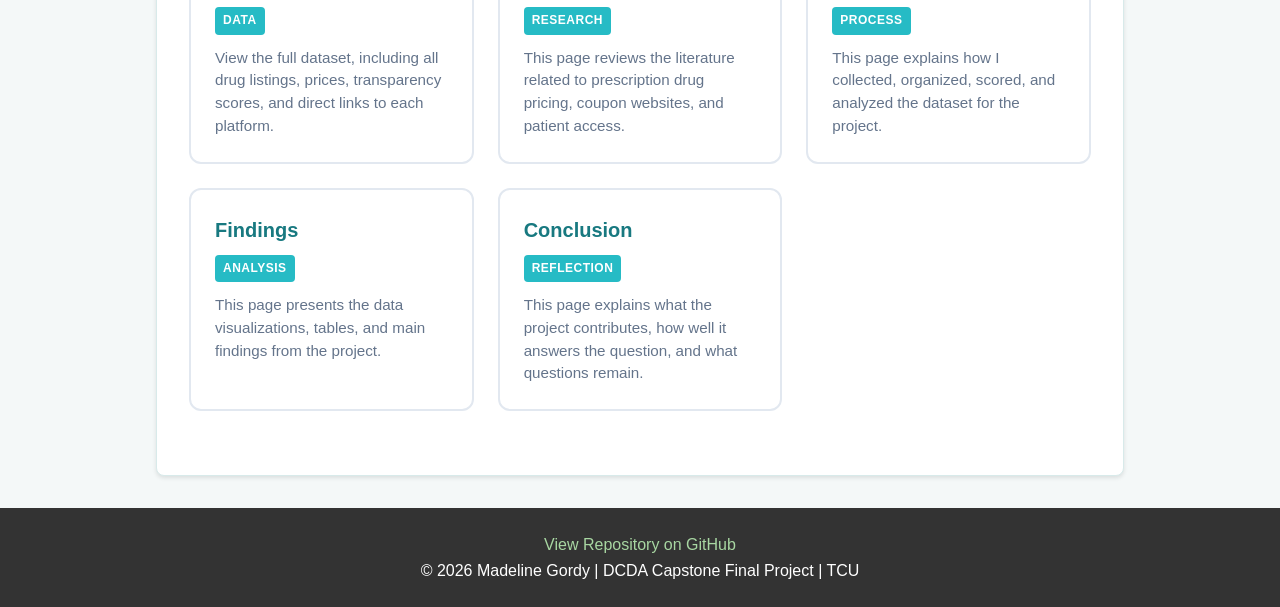
==== commit a0e059fd: "Added references navigation tab to home page" ====
--- a/index.html
+++ b/index.html
@@ -27,6 +27,7 @@
             <li><a href="pages/overview.html">Dataset Overview</a></li>
             <li><a href="pages/findings.html">Findings</a></li>
             <li><a href="pages/conclusion.html">Conclusion</a></li>
+            <li><a href="pages/references.html">References</a></li>
 
             <!-- Dark Mode Toggle -->
             <!-- I reused the same toggle structure from my portfolio so the website stays visually consistent -->
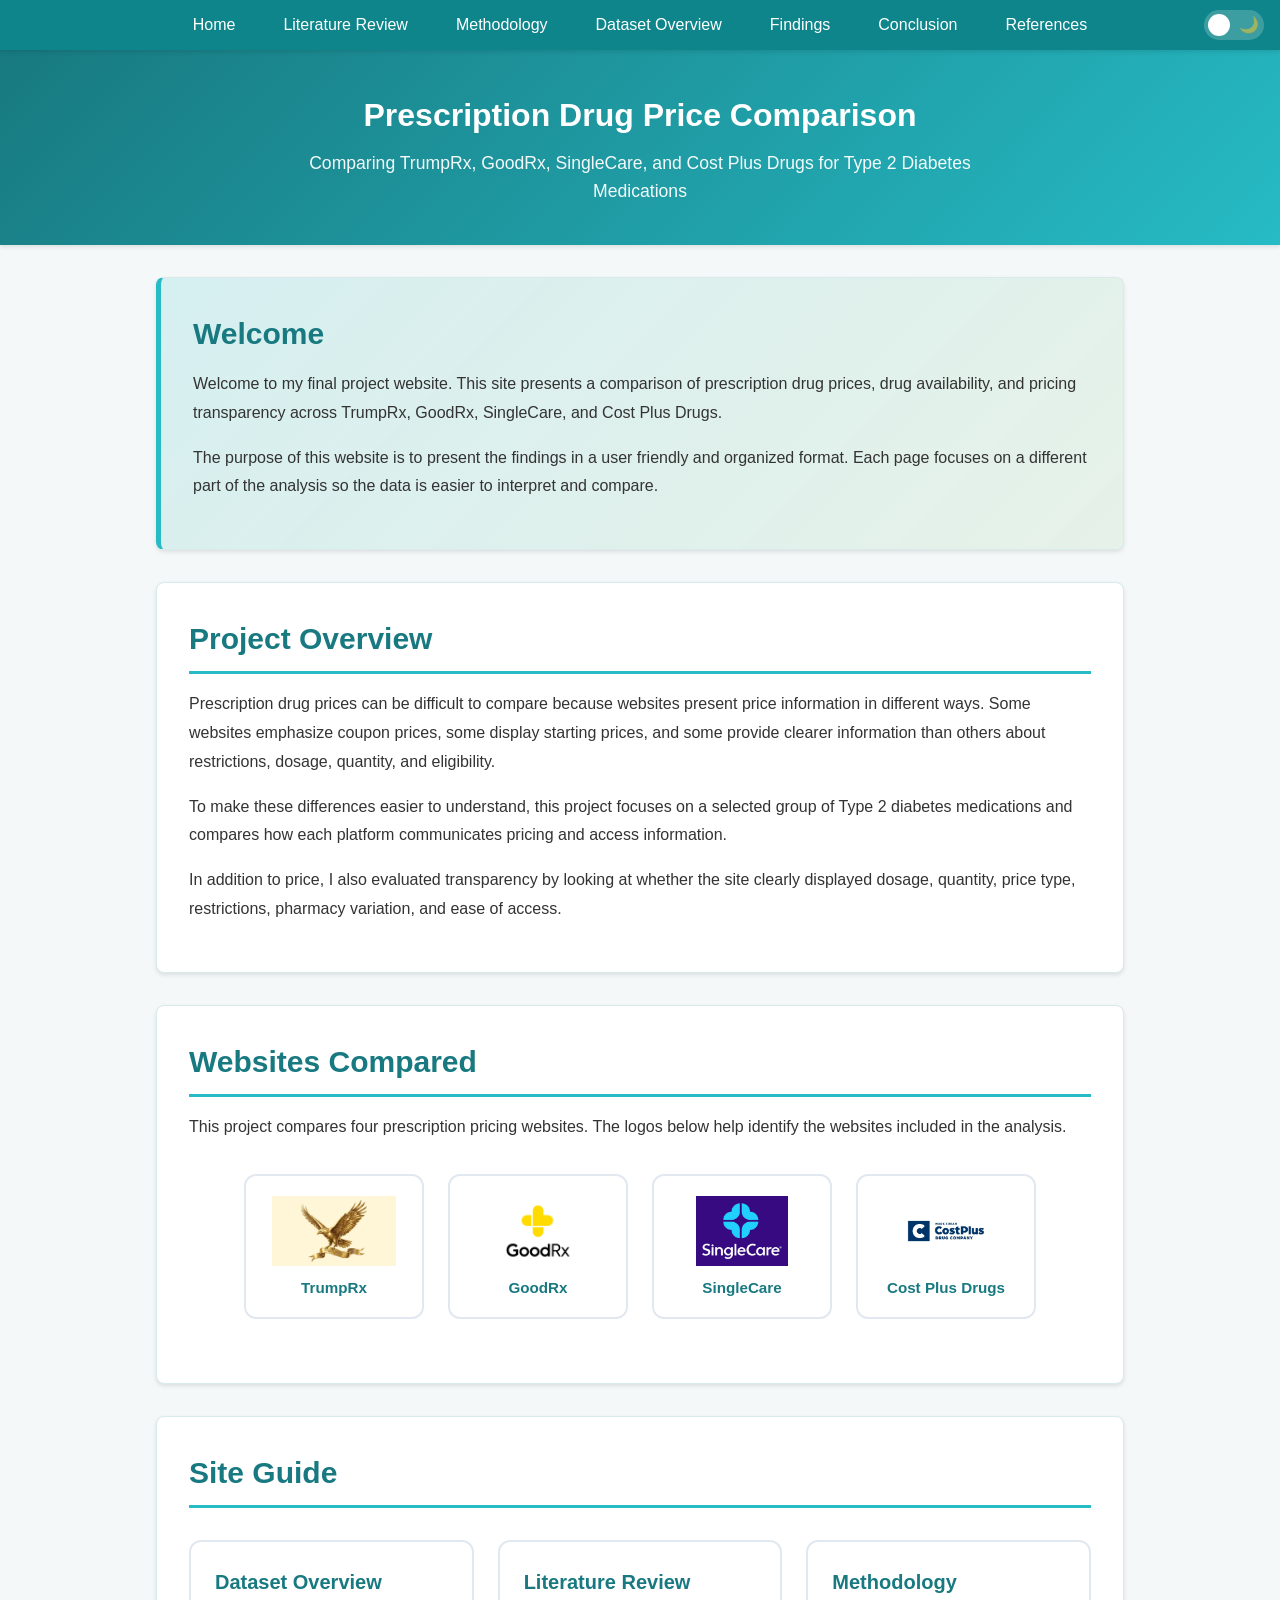
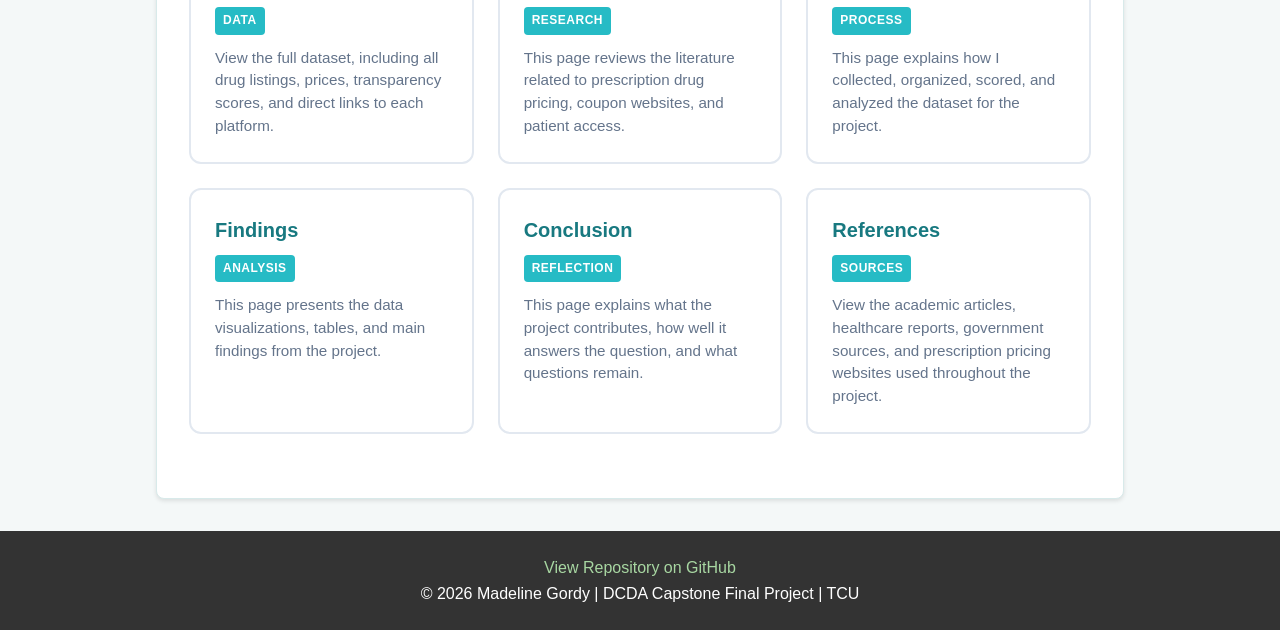
==== commit b36ee178: "Added a tile for references on the home page" ====
--- a/index.html
+++ b/index.html
@@ -148,6 +148,14 @@
                     <span class="lab-tag">Reflection</span>
                     <p>This page explains what the project contributes, how well it answers the question, and what questions remain.</p>
                 </a>
+
+                <a href="pages/references.html" class="portfolio-card">
+                    <h3>References</h3>
+                    <span class="lab-tag">Sources</span>
+                    <p>
+                        View the academic articles, healthcare reports, government sources, and prescription pricing websites used throughout the project.
+                    </p>
+                </a>
             </div>
         </section>
 
